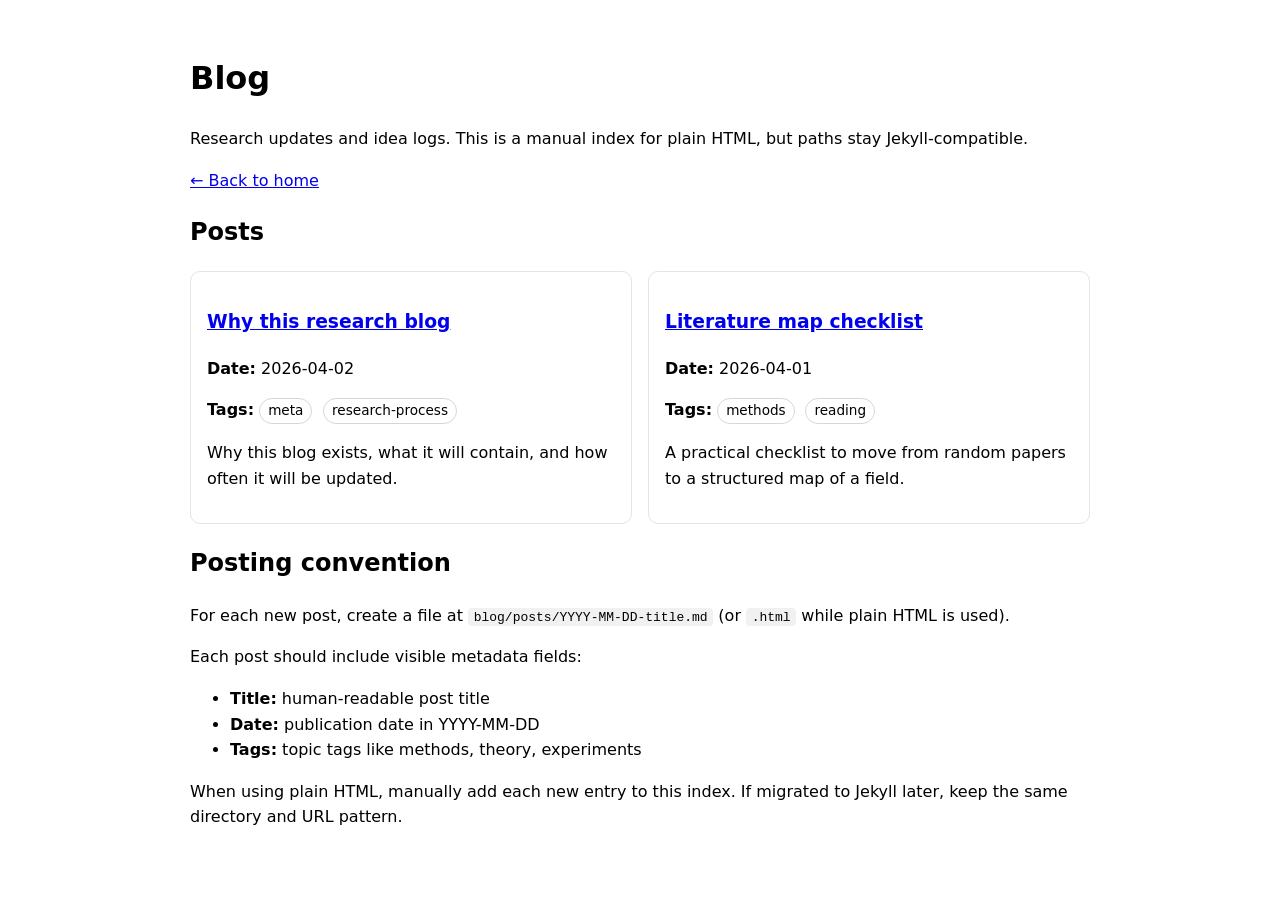
==== blog/index.html @ fb793107 "Add blog index, starter posts, and homepage latest ideas section" ====
<!doctype html>
<html lang="en">
  <head>
    <meta charset="UTF-8" />
    <meta name="viewport" content="width=device-width, initial-scale=1.0" />
    <title>Blog | Moritz Research Notes</title>
    <style>
      body {
        margin: 0 auto;
        max-width: 900px;
        padding: 2rem 1rem 4rem;
        font-family: Inter, system-ui, -apple-system, Segoe UI, Roboto, sans-serif;
        line-height: 1.6;
      }
      .cards {
        display: grid;
        grid-template-columns: repeat(auto-fit, minmax(250px, 1fr));
        gap: 1rem;
      }
      article {
        border: 1px solid #9994;
        border-radius: 10px;
        padding: 1rem;
      }
      .tag {
        display: inline-block;
        border: 1px solid #9996;
        border-radius: 999px;
        padding: 0.06rem 0.5rem;
        margin-right: 0.35rem;
        font-size: 0.85rem;
      }
      code { background: #9992; padding: 0.1rem 0.35rem; border-radius: 4px; }
    </style>
  </head>
  <body>
    <header>
      <h1>Blog</h1>
      <p>Research updates and idea logs. This is a manual index for plain HTML, but paths stay Jekyll-compatible.</p>
      <p><a href="/index.html">← Back to home</a></p>
    </header>

    <section>
      <h2>Posts</h2>
      <div class="cards">
        <article>
          <h3><a href="/blog/posts/welcome.html">Why this research blog</a></h3>
          <p><strong>Date:</strong> 2026-04-02</p>
          <p><strong>Tags:</strong> <span class="tag">meta</span> <span class="tag">research-process</span></p>
          <p>Why this blog exists, what it will contain, and how often it will be updated.</p>
        </article>

        <article>
          <h3><a href="/blog/posts/2026-04-01-literature-map-checklist.html">Literature map checklist</a></h3>
          <p><strong>Date:</strong> 2026-04-01</p>
          <p><strong>Tags:</strong> <span class="tag">methods</span> <span class="tag">reading</span></p>
          <p>A practical checklist to move from random papers to a structured map of a field.</p>
        </article>
      </div>
    </section>

    <section>
      <h2>Posting convention</h2>
      <p>For each new post, create a file at <code>blog/posts/YYYY-MM-DD-title.md</code> (or <code>.html</code> while plain HTML is used).</p>
      <p>Each post should include visible metadata fields:</p>
      <ul>
        <li><strong>Title:</strong> human-readable post title</li>
        <li><strong>Date:</strong> publication date in YYYY-MM-DD</li>
        <li><strong>Tags:</strong> topic tags like methods, theory, experiments</li>
      </ul>
      <p>When using plain HTML, manually add each new entry to this index. If migrated to Jekyll later, keep the same directory and URL pattern.</p>
    </section>
  </body>
</html>
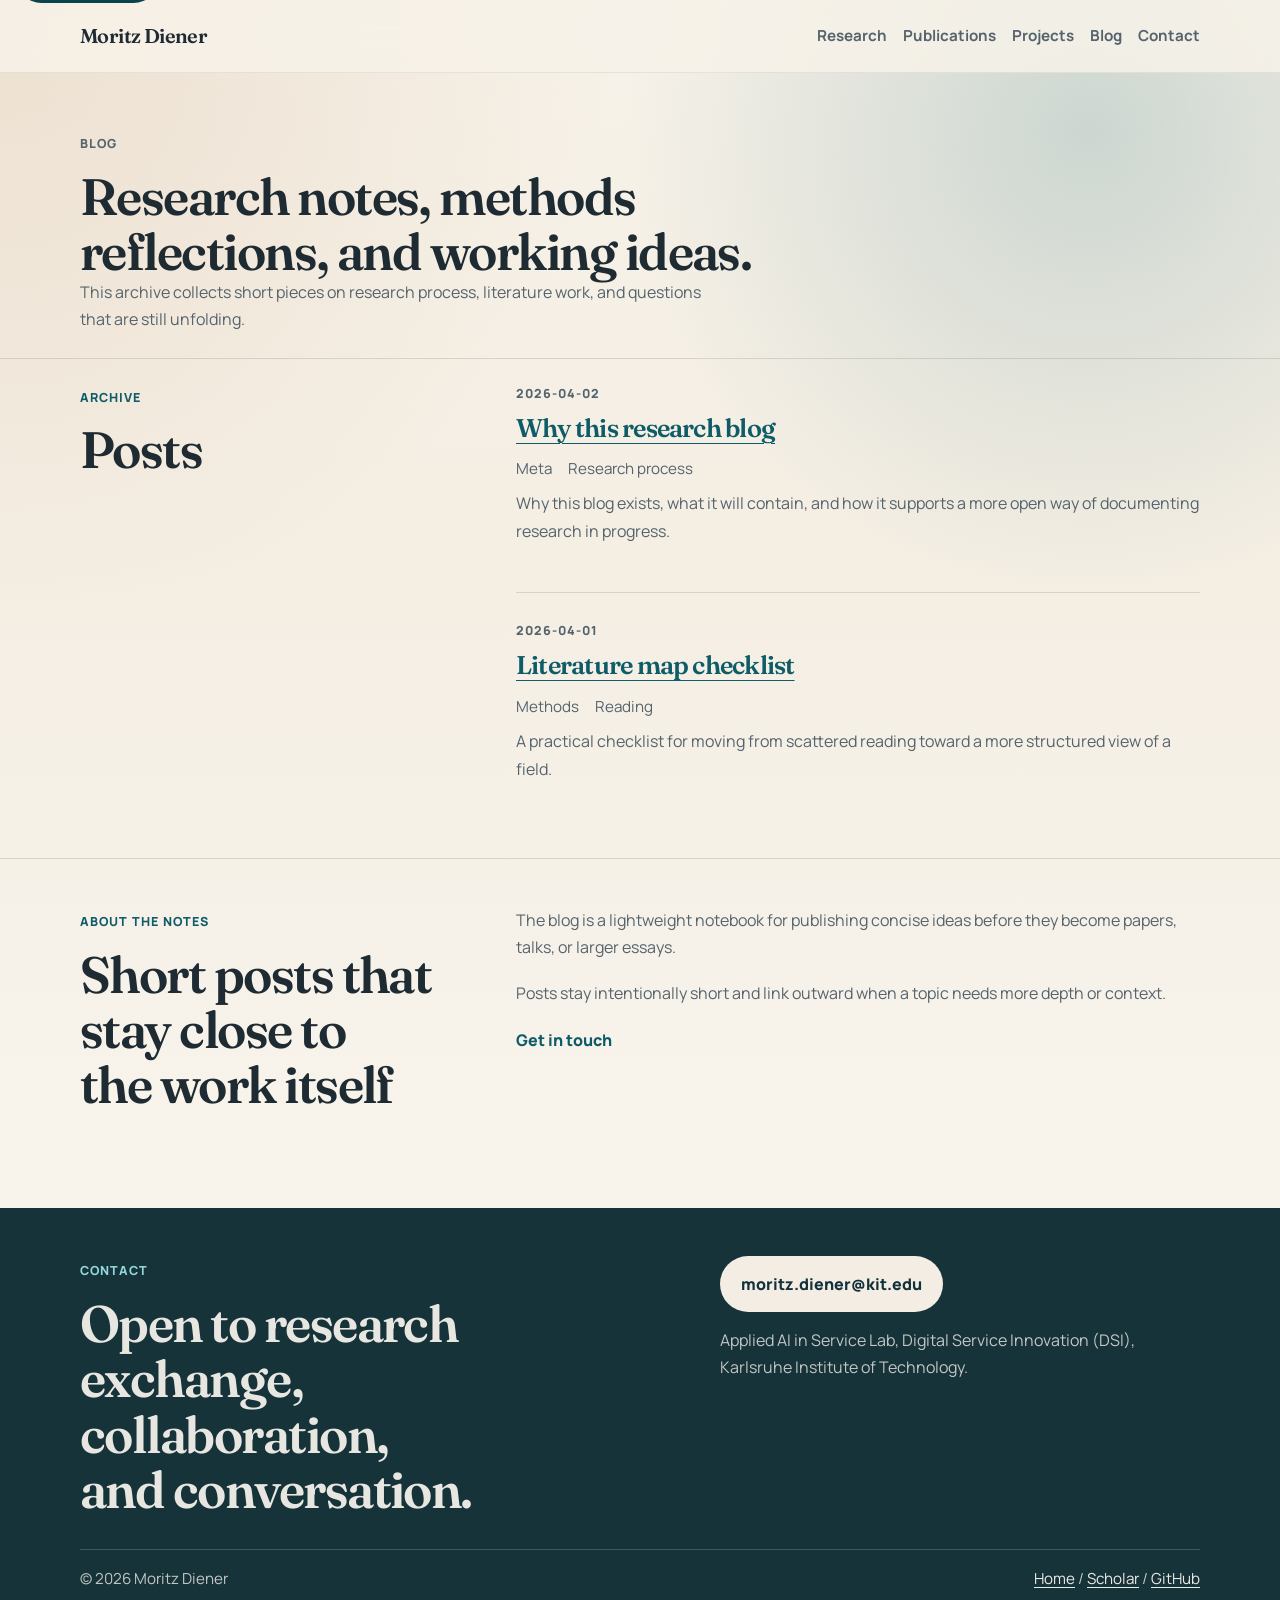
==== commit 1d370013: "Update personal academic website" ====
--- a/blog/index.html
+++ b/blog/index.html
@@ -3,72 +3,146 @@
   <head>
     <meta charset="UTF-8" />
     <meta name="viewport" content="width=device-width, initial-scale=1.0" />
-    <title>Blog | Moritz Research Notes</title>
-    <style>
-      body {
-        margin: 0 auto;
-        max-width: 900px;
-        padding: 2rem 1rem 4rem;
-        font-family: Inter, system-ui, -apple-system, Segoe UI, Roboto, sans-serif;
-        line-height: 1.6;
-      }
-      .cards {
-        display: grid;
-        grid-template-columns: repeat(auto-fit, minmax(250px, 1fr));
-        gap: 1rem;
-      }
-      article {
-        border: 1px solid #9994;
-        border-radius: 10px;
-        padding: 1rem;
-      }
-      .tag {
-        display: inline-block;
-        border: 1px solid #9996;
-        border-radius: 999px;
-        padding: 0.06rem 0.5rem;
-        margin-right: 0.35rem;
-        font-size: 0.85rem;
-      }
-      code { background: #9992; padding: 0.1rem 0.35rem; border-radius: 4px; }
-    </style>
+    <title>Blog | Moritz Diener</title>
+    <meta
+      name="description"
+      content="Research notes, methods reflections, and lightweight working ideas by Moritz Diener."
+    />
+    <meta name="theme-color" content="#16333a" />
+    <link rel="preconnect" href="https://fonts.googleapis.com" />
+    <link rel="preconnect" href="https://fonts.gstatic.com" crossorigin />
+    <link
+      href="https://fonts.googleapis.com/css2?family=Fraunces:opsz,wght@9..144,500;9..144,600;9..144,700&amp;family=Manrope:wght@400;500;600;700;800&amp;display=swap"
+      rel="stylesheet"
+    />
+    <link rel="stylesheet" href="/styles.css" />
   </head>
   <body>
-    <header>
-      <h1>Blog</h1>
-      <p>Research updates and idea logs. This is a manual index for plain HTML, but paths stay Jekyll-compatible.</p>
-      <p><a href="/index.html">← Back to home</a></p>
+    <a class="skip-link" href="#main">Skip to content</a>
+
+    <header class="site-header">
+      <div class="container site-header-inner">
+        <a class="brand" href="/index.html">Moritz Diener</a>
+        <nav class="top-nav" aria-label="Primary">
+          <a href="/index.html#research">Research</a>
+          <a href="/index.html#publications">Publications</a>
+          <a href="/index.html#projects">Projects</a>
+          <a href="/blog/index.html">Blog</a>
+          <a href="/index.html#contact">Contact</a>
+        </nav>
+      </div>
     </header>
 
-    <section>
-      <h2>Posts</h2>
-      <div class="cards">
-        <article>
-          <h3><a href="/blog/posts/welcome.html">Why this research blog</a></h3>
-          <p><strong>Date:</strong> 2026-04-02</p>
-          <p><strong>Tags:</strong> <span class="tag">meta</span> <span class="tag">research-process</span></p>
-          <p>Why this blog exists, what it will contain, and how often it will be updated.</p>
-        </article>
+    <main id="main">
+      <section class="subhero">
+        <div class="container">
+          <p class="eyebrow">Blog</p>
+          <h1>Research notes, methods reflections, and working ideas.</h1>
+          <p>
+            This archive collects short pieces on research process, literature
+            work, and questions that are still unfolding.
+          </p>
+        </div>
+      </section>
 
-        <article>
-          <h3><a href="/blog/posts/2026-04-01-literature-map-checklist.html">Literature map checklist</a></h3>
-          <p><strong>Date:</strong> 2026-04-01</p>
-          <p><strong>Tags:</strong> <span class="tag">methods</span> <span class="tag">reading</span></p>
-          <p>A practical checklist to move from random papers to a structured map of a field.</p>
-        </article>
+      <section class="section section-tight">
+        <div class="container section-grid">
+          <div class="section-heading">
+            <p class="eyebrow">Archive</p>
+            <h2>Posts</h2>
+          </div>
+          <div class="section-body entry-list">
+            <article class="entry">
+              <p class="entry-kicker">2026-04-02</p>
+              <h3><a href="/blog/posts/welcome.html">Why this research blog</a></h3>
+              <div class="meta-row">
+                <span>Meta</span>
+                <span>Research process</span>
+              </div>
+              <p class="entry-meta">
+                Why this blog exists, what it will contain, and how it supports a
+                more open way of documenting research in progress.
+              </p>
+            </article>
+
+            <article class="entry">
+              <p class="entry-kicker">2026-04-01</p>
+              <h3>
+                <a href="/blog/posts/2026-04-01-literature-map-checklist.html"
+                  >Literature map checklist</a
+                >
+              </h3>
+              <div class="meta-row">
+                <span>Methods</span>
+                <span>Reading</span>
+              </div>
+              <p class="entry-meta">
+                A practical checklist for moving from scattered reading toward a
+                more structured view of a field.
+              </p>
+            </article>
+          </div>
+        </div>
+      </section>
+
+      <section class="section">
+        <div class="container section-grid">
+          <div class="section-heading">
+            <p class="eyebrow">About the notes</p>
+            <h2>Short posts that stay close to the work itself</h2>
+          </div>
+          <div class="section-body">
+            <p>
+              The blog is a lightweight notebook for publishing concise ideas
+              before they become papers, talks, or larger essays.
+            </p>
+            <p>
+              Posts stay intentionally short and link outward when a topic needs
+              more depth or context.
+            </p>
+            <p>
+              <a class="text-link" href="/index.html#contact">Get in touch</a>
+            </p>
+          </div>
+        </div>
+      </section>
+    </main>
+
+    <footer class="site-footer" id="contact">
+      <div class="container footer-layout">
+        <div>
+          <p class="eyebrow">Contact</p>
+          <h2>Open to research exchange, collaboration, and conversation.</h2>
+        </div>
+        <div class="footer-contact">
+          <a class="btn" href="mailto:moritz.diener@kit.edu"
+            >moritz.diener@kit.edu</a
+          >
+          <p class="footer-note">
+            Applied AI in Service Lab, Digital Service Innovation (DSI), Karlsruhe
+            Institute of Technology.
+          </p>
+        </div>
       </div>
-    </section>
-
-    <section>
-      <h2>Posting convention</h2>
-      <p>For each new post, create a file at <code>blog/posts/YYYY-MM-DD-title.md</code> (or <code>.html</code> while plain HTML is used).</p>
-      <p>Each post should include visible metadata fields:</p>
-      <ul>
-        <li><strong>Title:</strong> human-readable post title</li>
-        <li><strong>Date:</strong> publication date in YYYY-MM-DD</li>
-        <li><strong>Tags:</strong> topic tags like methods, theory, experiments</li>
-      </ul>
-      <p>When using plain HTML, manually add each new entry to this index. If migrated to Jekyll later, keep the same directory and URL pattern.</p>
-    </section>
+      <div class="container footer-bottom">
+        <p>&copy; 2026 Moritz Diener</p>
+        <p>
+          <a href="/index.html">Home</a> /
+          <a
+            href="https://scholar.google.com/citations?user=kDARuU4AAAAJ&amp;hl=en"
+            target="_blank"
+            rel="noopener noreferrer"
+            >Scholar</a
+          >
+          /
+          <a
+            href="https://github.com/Moritz-MD"
+            target="_blank"
+            rel="noopener noreferrer"
+            >GitHub</a
+          >
+        </p>
+      </div>
+    </footer>
   </body>
 </html>
--- a/styles.css
+++ b/styles.css
@@ -0,0 +1,602 @@
+:root {
+  --bg: #f4eee3;
+  --bg-strong: #e8decd;
+  --surface: rgba(255, 250, 243, 0.78);
+  --surface-strong: #fffaf3;
+  --text: #1f2b33;
+  --muted: #55636c;
+  --accent: #0f5c69;
+  --accent-deep: #0b434d;
+  --accent-soft: #dcecef;
+  --border: rgba(31, 43, 51, 0.14);
+  --shadow: 0 30px 80px rgba(17, 36, 44, 0.14);
+  --max-width: 1120px;
+  --radius-lg: 1.75rem;
+  --radius-md: 1rem;
+}
+
+*,
+*::before,
+*::after {
+  box-sizing: border-box;
+}
+
+html {
+  scroll-behavior: smooth;
+}
+
+body {
+  margin: 0;
+  min-height: 100vh;
+  background:
+    radial-gradient(circle at top left, rgba(184, 128, 77, 0.16), transparent 30%),
+    radial-gradient(circle at 85% 8%, rgba(15, 92, 105, 0.18), transparent 25%),
+    linear-gradient(180deg, #f7f2e9 0%, #f4eee3 34%, #fbf8f2 100%);
+  color: var(--text);
+  font-family: "Manrope", "Segoe UI", sans-serif;
+  line-height: 1.7;
+}
+
+img {
+  display: block;
+  max-width: 100%;
+}
+
+a {
+  color: var(--accent);
+  text-decoration-thickness: 1px;
+  text-underline-offset: 0.22em;
+}
+
+a:hover {
+  color: var(--accent-deep);
+}
+
+a:focus-visible,
+.btn:focus-visible {
+  outline: 3px solid rgba(15, 92, 105, 0.35);
+  outline-offset: 3px;
+}
+
+h1,
+h2,
+h3,
+.brand {
+  font-family: "Fraunces", Georgia, serif;
+  font-weight: 600;
+  letter-spacing: -0.03em;
+}
+
+h1,
+h2,
+h3,
+p,
+ul,
+figure {
+  margin: 0;
+}
+
+h1,
+h2,
+h3 {
+  line-height: 1.08;
+  text-wrap: balance;
+}
+
+section {
+  scroll-margin-top: 5.75rem;
+}
+
+.skip-link {
+  position: absolute;
+  left: 1rem;
+  top: -3rem;
+  z-index: 30;
+  padding: 0.75rem 1rem;
+  background: var(--accent-deep);
+  color: #fffaf3;
+  border-radius: 999px;
+  text-decoration: none;
+}
+
+.skip-link:focus {
+  top: 1rem;
+}
+
+.container {
+  width: min(100% - 2.5rem, var(--max-width));
+  margin: 0 auto;
+}
+
+.site-header {
+  position: sticky;
+  top: 0;
+  z-index: 20;
+  backdrop-filter: blur(18px);
+  background: rgba(247, 242, 233, 0.84);
+  border-bottom: 1px solid rgba(31, 43, 51, 0.08);
+}
+
+.site-header-inner {
+  display: flex;
+  align-items: center;
+  justify-content: space-between;
+  gap: 1rem;
+  min-height: 4.5rem;
+}
+
+.brand {
+  color: var(--text);
+  font-size: 1.25rem;
+  text-decoration: none;
+}
+
+.top-nav {
+  display: flex;
+  flex-wrap: wrap;
+  gap: 1rem;
+}
+
+.top-nav a {
+  color: var(--muted);
+  text-decoration: none;
+  font-size: 0.95rem;
+  font-weight: 700;
+  border-bottom: 1px solid transparent;
+  transition:
+    color 180ms ease,
+    border-color 180ms ease,
+    transform 180ms ease;
+}
+
+.top-nav a:hover,
+.top-nav a:focus-visible {
+  color: var(--text);
+  border-color: rgba(31, 43, 51, 0.24);
+}
+
+.hero {
+  padding: 4.5rem 0 3rem;
+}
+
+.hero-grid {
+  display: grid;
+  grid-template-columns: minmax(0, 1.18fr) minmax(280px, 0.82fr);
+  gap: 3rem;
+  align-items: center;
+}
+
+.hero-copy {
+  max-width: 42rem;
+}
+
+.eyebrow {
+  display: inline-block;
+  margin-bottom: 0.9rem;
+  color: var(--accent);
+  font-size: 0.78rem;
+  font-weight: 800;
+  letter-spacing: 0.08em;
+  text-transform: uppercase;
+}
+
+.hero h1 {
+  font-size: clamp(3.2rem, 6vw, 5.8rem);
+}
+
+.hero-role {
+  max-width: 33rem;
+  margin-top: 1rem;
+  color: var(--accent-deep);
+  font-size: clamp(1.14rem, 1.9vw, 1.45rem);
+  font-weight: 700;
+  line-height: 1.45;
+}
+
+.hero-body {
+  display: grid;
+  gap: 1rem;
+  margin-top: 1.5rem;
+  max-width: 38rem;
+}
+
+.hero-body p,
+.section-body p,
+.prose p,
+.prose li {
+  color: var(--muted);
+}
+
+.hero-actions {
+  display: flex;
+  flex-wrap: wrap;
+  gap: 0.85rem;
+  margin-top: 1.75rem;
+}
+
+.btn {
+  display: inline-flex;
+  align-items: center;
+  justify-content: center;
+  min-height: 3rem;
+  padding: 0.82rem 1.25rem;
+  border: 1px solid transparent;
+  border-radius: 999px;
+  background: var(--accent);
+  color: #fffaf3;
+  font-weight: 800;
+  text-decoration: none;
+  transition:
+    transform 180ms ease,
+    background-color 180ms ease,
+    border-color 180ms ease;
+}
+
+.btn:hover {
+  background: var(--accent-deep);
+  color: #fffaf3;
+  transform: translateY(-1px);
+}
+
+.btn-secondary {
+  background: transparent;
+  border-color: var(--border);
+  color: var(--text);
+}
+
+.btn-secondary:hover {
+  background: rgba(255, 250, 243, 0.88);
+  color: var(--text);
+}
+
+.hero-links {
+  display: flex;
+  flex-wrap: wrap;
+  gap: 0.85rem 1.25rem;
+  margin-top: 1.5rem;
+  padding: 0;
+  list-style: none;
+}
+
+.hero-links a {
+  color: var(--muted);
+  font-weight: 700;
+  text-decoration: none;
+  border-bottom: 1px solid transparent;
+}
+
+.hero-links a:hover,
+.hero-links a:focus-visible,
+.text-link:hover,
+.text-link:focus-visible {
+  color: var(--text);
+  border-color: rgba(31, 43, 51, 0.24);
+}
+
+.hero-visual {
+  justify-self: end;
+}
+
+.portrait-frame {
+  padding: 1.1rem;
+  border: 1px solid rgba(31, 43, 51, 0.12);
+  border-radius: var(--radius-lg);
+  background: rgba(255, 250, 243, 0.78);
+  box-shadow: var(--shadow);
+}
+
+.portrait-frame img {
+  width: 100%;
+  aspect-ratio: 460 / 486;
+  object-fit: cover;
+  border-radius: calc(var(--radius-lg) - 0.45rem);
+}
+
+.portrait-frame figcaption {
+  margin-top: 0.95rem;
+  color: var(--muted);
+  font-size: 0.92rem;
+  line-height: 1.55;
+}
+
+.section {
+  padding: 3rem 0;
+  border-top: 1px solid var(--border);
+}
+
+.section-tight {
+  padding-top: 1.5rem;
+}
+
+.section-grid {
+  display: grid;
+  grid-template-columns: minmax(220px, 0.76fr) minmax(0, 1.34fr);
+  gap: 2rem 3rem;
+  align-items: start;
+}
+
+.section-heading h2,
+.subhero h1,
+.post-header h1,
+.footer-layout h2 {
+  font-size: clamp(2.1rem, 4vw, 3.25rem);
+}
+
+.section-body {
+  display: grid;
+  gap: 1.2rem;
+}
+
+.detail-list {
+  display: grid;
+  gap: 0.85rem;
+  padding: 0;
+  list-style: none;
+}
+
+.detail-list li {
+  position: relative;
+  padding-left: 1.1rem;
+  line-height: 1.65;
+}
+
+.detail-list li::before {
+  content: "";
+  position: absolute;
+  top: 0.73rem;
+  left: 0;
+  width: 0.45rem;
+  height: 0.45rem;
+  border-radius: 50%;
+  background: var(--accent);
+}
+
+.entry-list {
+  display: grid;
+}
+
+.entry {
+  padding-bottom: 1.7rem;
+}
+
+.entry + .entry {
+  padding-top: 1.7rem;
+  border-top: 1px solid var(--border);
+}
+
+.entry-kicker {
+  color: var(--accent);
+  font-size: 0.78rem;
+  font-weight: 800;
+  letter-spacing: 0.08em;
+  text-transform: uppercase;
+}
+
+.entry h3 {
+  margin-top: 0.55rem;
+  font-size: clamp(1.35rem, 2vw, 1.72rem);
+  line-height: 1.24;
+}
+
+.entry-authors {
+  margin-top: 0.7rem;
+  font-weight: 700;
+  line-height: 1.6;
+}
+
+.entry-meta {
+  margin-top: 0.45rem;
+  line-height: 1.75;
+}
+
+.note-block,
+.surface {
+  padding: 1.3rem 1.4rem;
+  border: 1px solid var(--border);
+  border-radius: var(--radius-md);
+  background: rgba(255, 250, 243, 0.72);
+}
+
+.blog-snippets {
+  display: grid;
+  gap: 1.25rem;
+}
+
+.post-preview {
+  padding-bottom: 1.25rem;
+}
+
+.post-preview + .post-preview {
+  padding-top: 1.25rem;
+  border-top: 1px solid var(--border);
+}
+
+.text-link {
+  color: var(--accent);
+  font-weight: 800;
+  text-decoration: none;
+  border-bottom: 1px solid transparent;
+}
+
+.meta-row {
+  display: flex;
+  flex-wrap: wrap;
+  gap: 0.65rem 1rem;
+  margin-top: 0.75rem;
+  color: var(--muted);
+  font-size: 0.95rem;
+}
+
+.tag-list {
+  display: flex;
+  flex-wrap: wrap;
+  gap: 0.5rem;
+  padding: 0;
+  list-style: none;
+}
+
+.tag {
+  display: inline-flex;
+  align-items: center;
+  min-height: 1.8rem;
+  padding: 0.22rem 0.68rem;
+  border-radius: 999px;
+  background: var(--accent-soft);
+  color: var(--accent-deep);
+  font-size: 0.84rem;
+  font-weight: 800;
+}
+
+.subhero,
+.post-header {
+  padding: 3.5rem 0 1.5rem;
+}
+
+.subhero p {
+  max-width: 40rem;
+  color: var(--muted);
+}
+
+.back-link {
+  display: inline-flex;
+  margin-bottom: 1rem;
+  color: var(--accent);
+  font-weight: 800;
+  text-decoration: none;
+}
+
+.prose {
+  display: grid;
+  gap: 1.1rem;
+  max-width: 46rem;
+  padding-bottom: 4rem;
+}
+
+.prose ul {
+  padding-left: 1.25rem;
+  display: grid;
+  gap: 0.75rem;
+}
+
+.site-footer {
+  margin-top: 3rem;
+  padding: 3rem 0 2rem;
+  background: #16333a;
+  color: rgba(255, 250, 243, 0.9);
+}
+
+.site-footer .eyebrow {
+  color: #91d6d8;
+}
+
+.site-footer a {
+  color: rgba(255, 250, 243, 0.92);
+}
+
+.footer-layout {
+  display: grid;
+  grid-template-columns: minmax(0, 1fr) auto;
+  gap: 2rem;
+  align-items: start;
+}
+
+.footer-layout h2 {
+  max-width: 12ch;
+}
+
+.footer-contact {
+  display: grid;
+  gap: 0.95rem;
+  justify-items: start;
+}
+
+.footer-note {
+  max-width: 30rem;
+  color: rgba(255, 250, 243, 0.74);
+}
+
+.site-footer .btn {
+  background: #f3ede3;
+  color: #12313a;
+}
+
+.site-footer .btn:hover {
+  background: #fffaf3;
+  color: #12313a;
+}
+
+.footer-bottom {
+  display: flex;
+  flex-wrap: wrap;
+  justify-content: space-between;
+  gap: 1rem;
+  margin-top: 2rem;
+  padding-top: 1rem;
+  border-top: 1px solid rgba(255, 250, 243, 0.18);
+  color: rgba(255, 250, 243, 0.74);
+  font-size: 0.95rem;
+}
+
+@media (max-width: 960px) {
+  .hero-grid,
+  .section-grid,
+  .footer-layout {
+    grid-template-columns: 1fr;
+  }
+
+  .hero-visual {
+    justify-self: start;
+    max-width: 28rem;
+  }
+}
+
+@media (max-width: 720px) {
+  html {
+    scroll-padding-top: 7rem;
+  }
+
+  .container {
+    width: min(100% - 1.5rem, var(--max-width));
+  }
+
+  .site-header-inner {
+    padding: 0.85rem 0;
+    align-items: flex-start;
+    flex-direction: column;
+  }
+
+  .top-nav {
+    gap: 0.7rem 1rem;
+  }
+
+  .hero {
+    padding-top: 3rem;
+  }
+}
+
+@media (max-width: 520px) {
+  .hero-actions {
+    display: grid;
+  }
+
+  .hero-actions .btn {
+    width: 100%;
+  }
+
+  .hero-links,
+  .footer-bottom {
+    display: grid;
+  }
+}
+
+@media (prefers-reduced-motion: reduce) {
+  html {
+    scroll-behavior: auto;
+  }
+
+  *,
+  *::before,
+  *::after {
+    transition: none !important;
+  }
+}
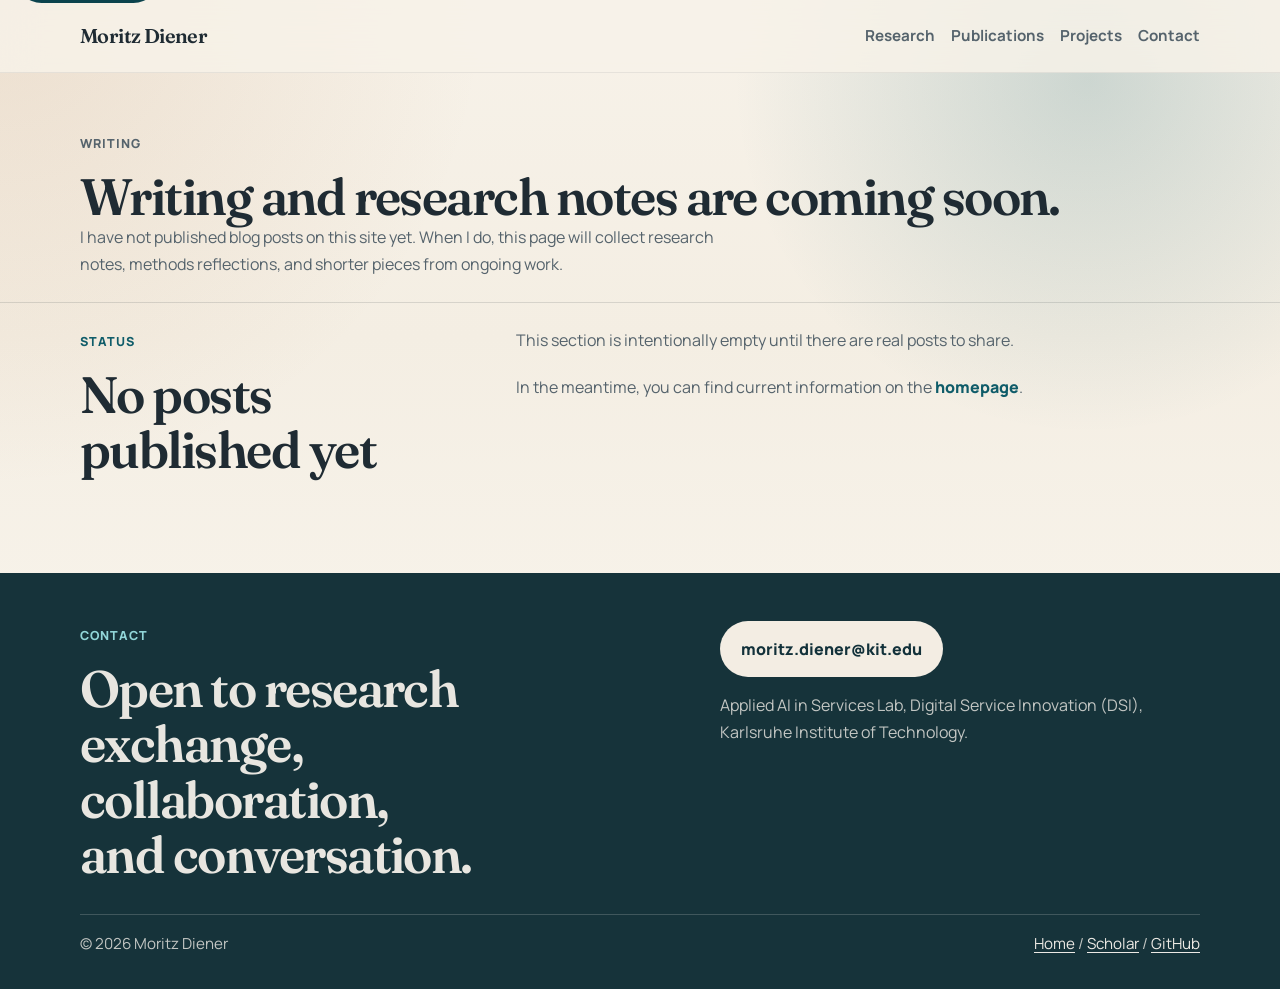
==== commit 127e103d: "Refine site copy and remove placeholder blog posts" ====
--- a/blog/index.html
+++ b/blog/index.html
@@ -6,7 +6,7 @@
     <title>Blog | Moritz Diener</title>
     <meta
       name="description"
-      content="Research notes, methods reflections, and lightweight working ideas by Moritz Diener."
+      content="A placeholder page for future writing and research notes by Moritz Diener."
     />
     <meta name="theme-color" content="#16333a" />
     <link rel="preconnect" href="https://fonts.googleapis.com" />
@@ -27,7 +27,6 @@
           <a href="/index.html#research">Research</a>
           <a href="/index.html#publications">Publications</a>
           <a href="/index.html#projects">Projects</a>
-          <a href="/blog/index.html">Blog</a>
           <a href="/index.html#contact">Contact</a>
         </nav>
       </div>
@@ -36,11 +35,12 @@
     <main id="main">
       <section class="subhero">
         <div class="container">
-          <p class="eyebrow">Blog</p>
-          <h1>Research notes, methods reflections, and working ideas.</h1>
+          <p class="eyebrow">Writing</p>
+          <h1>Writing and research notes are coming soon.</h1>
           <p>
-            This archive collects short pieces on research process, literature
-            work, and questions that are still unfolding.
+            I have not published blog posts on this site yet. When I do, this
+            page will collect research notes, methods reflections, and shorter
+            pieces from ongoing work.
           </p>
         </div>
       </section>
@@ -48,60 +48,17 @@
       <section class="section section-tight">
         <div class="container section-grid">
           <div class="section-heading">
-            <p class="eyebrow">Archive</p>
-            <h2>Posts</h2>
-          </div>
-          <div class="section-body entry-list">
-            <article class="entry">
-              <p class="entry-kicker">2026-04-02</p>
-              <h3><a href="/blog/posts/welcome.html">Why this research blog</a></h3>
-              <div class="meta-row">
-                <span>Meta</span>
-                <span>Research process</span>
-              </div>
-              <p class="entry-meta">
-                Why this blog exists, what it will contain, and how it supports a
-                more open way of documenting research in progress.
-              </p>
-            </article>
-
-            <article class="entry">
-              <p class="entry-kicker">2026-04-01</p>
-              <h3>
-                <a href="/blog/posts/2026-04-01-literature-map-checklist.html"
-                  >Literature map checklist</a
-                >
-              </h3>
-              <div class="meta-row">
-                <span>Methods</span>
-                <span>Reading</span>
-              </div>
-              <p class="entry-meta">
-                A practical checklist for moving from scattered reading toward a
-                more structured view of a field.
-              </p>
-            </article>
-          </div>
-        </div>
-      </section>
-
-      <section class="section">
-        <div class="container section-grid">
-          <div class="section-heading">
-            <p class="eyebrow">About the notes</p>
-            <h2>Short posts that stay close to the work itself</h2>
+            <p class="eyebrow">Status</p>
+            <h2>No posts published yet</h2>
           </div>
           <div class="section-body">
             <p>
-              The blog is a lightweight notebook for publishing concise ideas
-              before they become papers, talks, or larger essays.
+              This section is intentionally empty until there are real posts to
+              share.
             </p>
             <p>
-              Posts stay intentionally short and link outward when a topic needs
-              more depth or context.
-            </p>
-            <p>
-              <a class="text-link" href="/index.html#contact">Get in touch</a>
+              In the meantime, you can find current information on the
+              <a class="text-link" href="/index.html">homepage</a>.
             </p>
           </div>
         </div>
@@ -119,7 +76,7 @@
             >moritz.diener@kit.edu</a
           >
           <p class="footer-note">
-            Applied AI in Service Lab, Digital Service Innovation (DSI), Karlsruhe
+            Applied AI in Services Lab, Digital Service Innovation (DSI), Karlsruhe
             Institute of Technology.
           </p>
         </div>
--- a/styles.css
+++ b/styles.css
@@ -292,13 +292,6 @@
   border-radius: calc(var(--radius-lg) - 0.45rem);
 }
 
-.portrait-frame figcaption {
-  margin-top: 0.95rem;
-  color: var(--muted);
-  font-size: 0.92rem;
-  line-height: 1.55;
-}
-
 .section {
   padding: 3rem 0;
   border-top: 1px solid var(--border);
